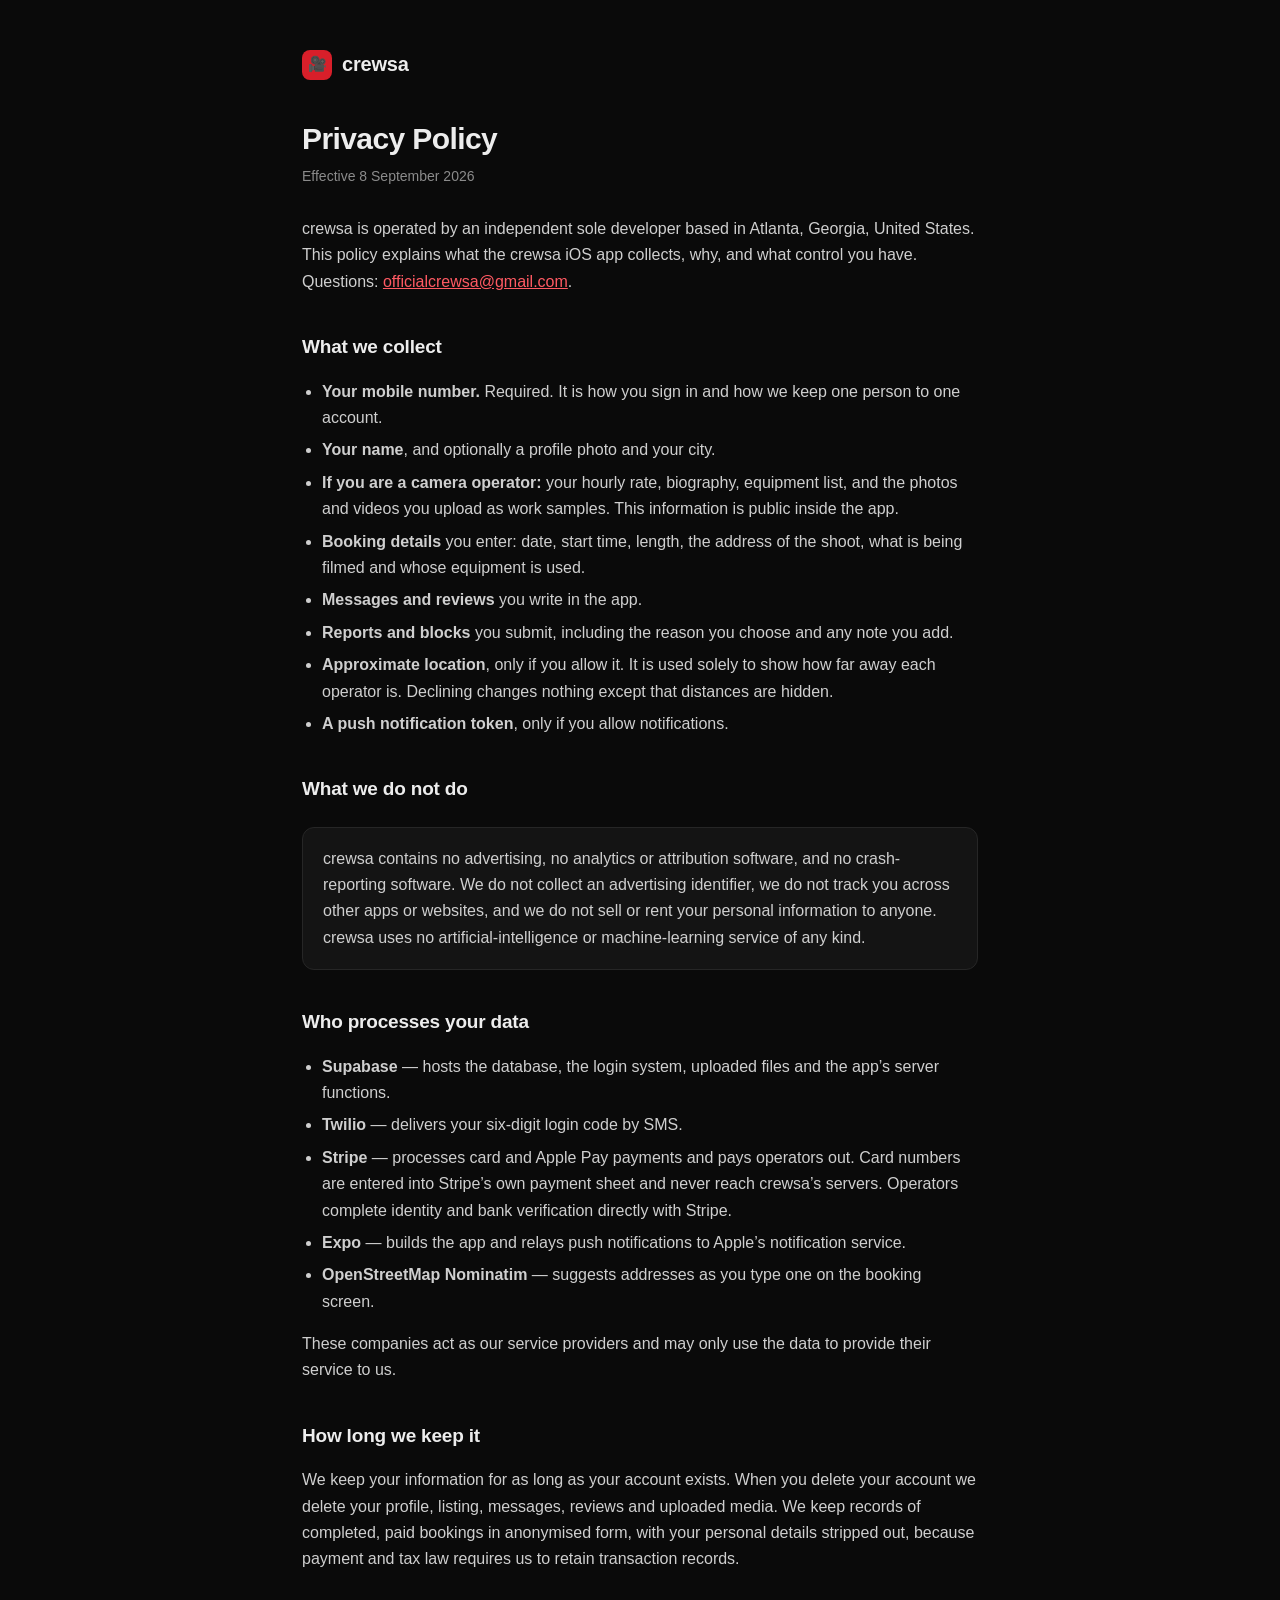
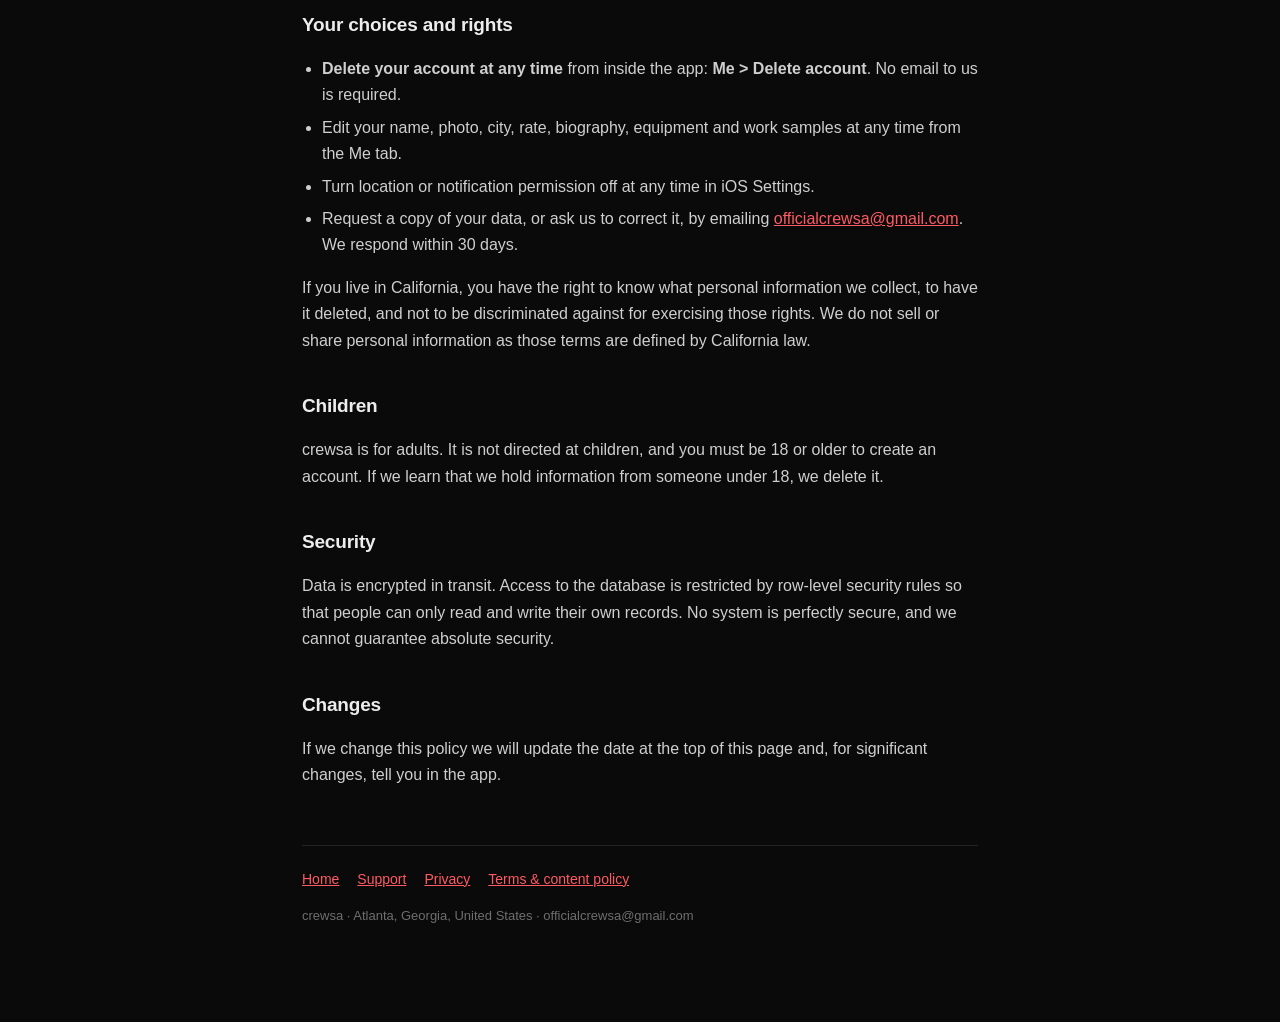
==== privacy/index.html @ b3a7b1f4 "crewsa website: support, privacy, terms, payout return pages" ====
<!doctype html><html lang="en"><head><meta charset="utf-8"><meta name="viewport" content="width=device-width,initial-scale=1"><link rel="stylesheet" href="../_style.css"><title>crewsa — Privacy Policy</title></head>
<body><div class="wrap"><header><div class="mark">&#127909;</div><div class="brand">crewsa</div></header>
<h1>Privacy Policy</h1>
<p class="eff">Effective 8 September 2026</p>
<p>crewsa is operated by an independent sole developer based in Atlanta, Georgia, United States. This policy explains what the crewsa iOS app collects, why, and what control you have. Questions: <a href="mailto:officialcrewsa@gmail.com">officialcrewsa@gmail.com</a>.</p>

<h2>What we collect</h2>
<ul>
<li><strong>Your mobile number.</strong> Required. It is how you sign in and how we keep one person to one account.</li>
<li><strong>Your name</strong>, and optionally a profile photo and your city.</li>
<li><strong>If you are a camera operator:</strong> your hourly rate, biography, equipment list, and the photos and videos you upload as work samples. This information is public inside the app.</li>
<li><strong>Booking details</strong> you enter: date, start time, length, the address of the shoot, what is being filmed and whose equipment is used.</li>
<li><strong>Messages and reviews</strong> you write in the app.</li>
<li><strong>Reports and blocks</strong> you submit, including the reason you choose and any note you add.</li>
<li><strong>Approximate location</strong>, only if you allow it. It is used solely to show how far away each operator is. Declining changes nothing except that distances are hidden.</li>
<li><strong>A push notification token</strong>, only if you allow notifications.</li>
</ul>

<h2>What we do not do</h2>
<div class="card"><p style="margin:0">crewsa contains no advertising, no analytics or attribution software, and no crash-reporting software. We do not collect an advertising identifier, we do not track you across other apps or websites, and we do not sell or rent your personal information to anyone. crewsa uses no artificial-intelligence or machine-learning service of any kind.</p></div>

<h2>Who processes your data</h2>
<ul>
<li><strong>Supabase</strong> — hosts the database, the login system, uploaded files and the app&rsquo;s server functions.</li>
<li><strong>Twilio</strong> — delivers your six-digit login code by SMS.</li>
<li><strong>Stripe</strong> — processes card and Apple Pay payments and pays operators out. Card numbers are entered into Stripe&rsquo;s own payment sheet and never reach crewsa&rsquo;s servers. Operators complete identity and bank verification directly with Stripe.</li>
<li><strong>Expo</strong> — builds the app and relays push notifications to Apple&rsquo;s notification service.</li>
<li><strong>OpenStreetMap Nominatim</strong> — suggests addresses as you type one on the booking screen.</li>
</ul>
<p>These companies act as our service providers and may only use the data to provide their service to us.</p>

<h2>How long we keep it</h2>
<p>We keep your information for as long as your account exists. When you delete your account we delete your profile, listing, messages, reviews and uploaded media. We keep records of completed, paid bookings in anonymised form, with your personal details stripped out, because payment and tax law requires us to retain transaction records.</p>

<h2>Your choices and rights</h2>
<ul>
<li><strong>Delete your account at any time</strong> from inside the app: <strong>Me &gt; Delete account</strong>. No email to us is required.</li>
<li>Edit your name, photo, city, rate, biography, equipment and work samples at any time from the Me tab.</li>
<li>Turn location or notification permission off at any time in iOS Settings.</li>
<li>Request a copy of your data, or ask us to correct it, by emailing <a href="mailto:officialcrewsa@gmail.com">officialcrewsa@gmail.com</a>. We respond within 30 days.</li>
</ul>
<p>If you live in California, you have the right to know what personal information we collect, to have it deleted, and not to be discriminated against for exercising those rights. We do not sell or share personal information as those terms are defined by California law.</p>

<h2>Children</h2>
<p>crewsa is for adults. It is not directed at children, and you must be 18 or older to create an account. If we learn that we hold information from someone under 18, we delete it.</p>

<h2>Security</h2>
<p>Data is encrypted in transit. Access to the database is restricted by row-level security rules so that people can only read and write their own records. No system is perfectly secure, and we cannot guarantee absolute security.</p>

<h2>Changes</h2>
<p>If we change this policy we will update the date at the top of this page and, for significant changes, tell you in the app.</p>
<nav><a href="../">Home</a><a href="../support/">Support</a><a href="../privacy/">Privacy</a><a href="../terms/">Terms &amp; content policy</a></nav><footer>crewsa &middot; Atlanta, Georgia, United States &middot; officialcrewsa@gmail.com</footer></div></body></html>
---- _style.css ----
:root{color-scheme:dark}
*{box-sizing:border-box}
body{margin:0;background:#0a0a0a;color:#ededed;font:16px/1.65 -apple-system,BlinkMacSystemFont,"Segoe UI",Roboto,Helvetica,Arial,sans-serif}
.wrap{max-width:720px;margin:0 auto;padding:48px 22px 96px}
header{display:flex;align-items:center;gap:10px;margin-bottom:40px}
.mark{width:30px;height:30px;border-radius:8px;background:#d81f2a;display:flex;align-items:center;justify-content:center;font-size:15px}
.brand{font-weight:800;font-size:20px;letter-spacing:-.01em}
h1{font-size:30px;line-height:1.2;letter-spacing:-.02em;margin:0 0 8px}
h2{font-size:19px;margin:36px 0 10px;letter-spacing:-.01em}
.eff{color:#8b8b8b;font-size:14px;margin:0 0 28px}
p,li{color:#cfcfcf}
a{color:#ff5a63}
ul{padding-left:20px}
li{margin:6px 0}
.card{background:#141414;border:1px solid #262626;border-radius:12px;padding:18px 20px;margin:22px 0}
nav{margin-top:56px;padding-top:22px;border-top:1px solid #242424;font-size:14px}
nav a{margin-right:18px}
footer{margin-top:14px;color:#6e6e6e;font-size:13px}
code{background:#1b1b1b;padding:2px 6px;border-radius:5px;font-size:14px}
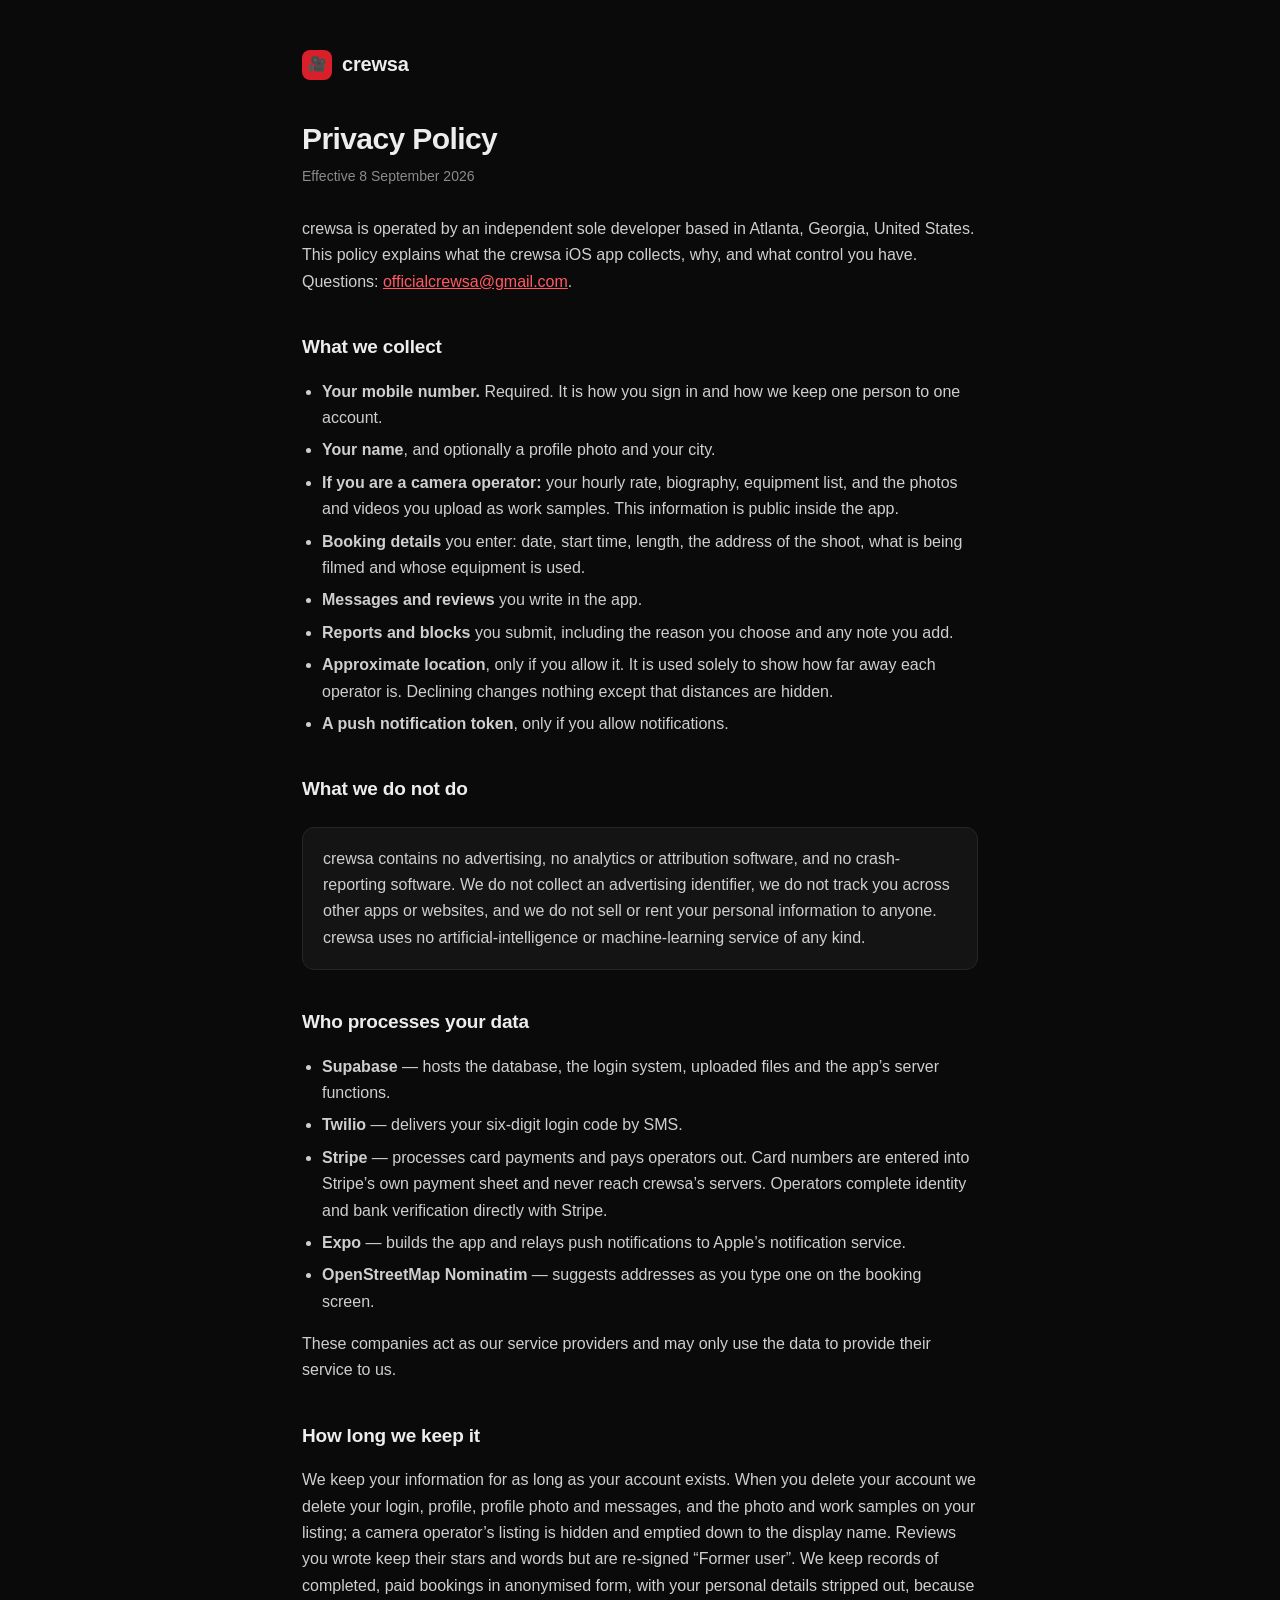
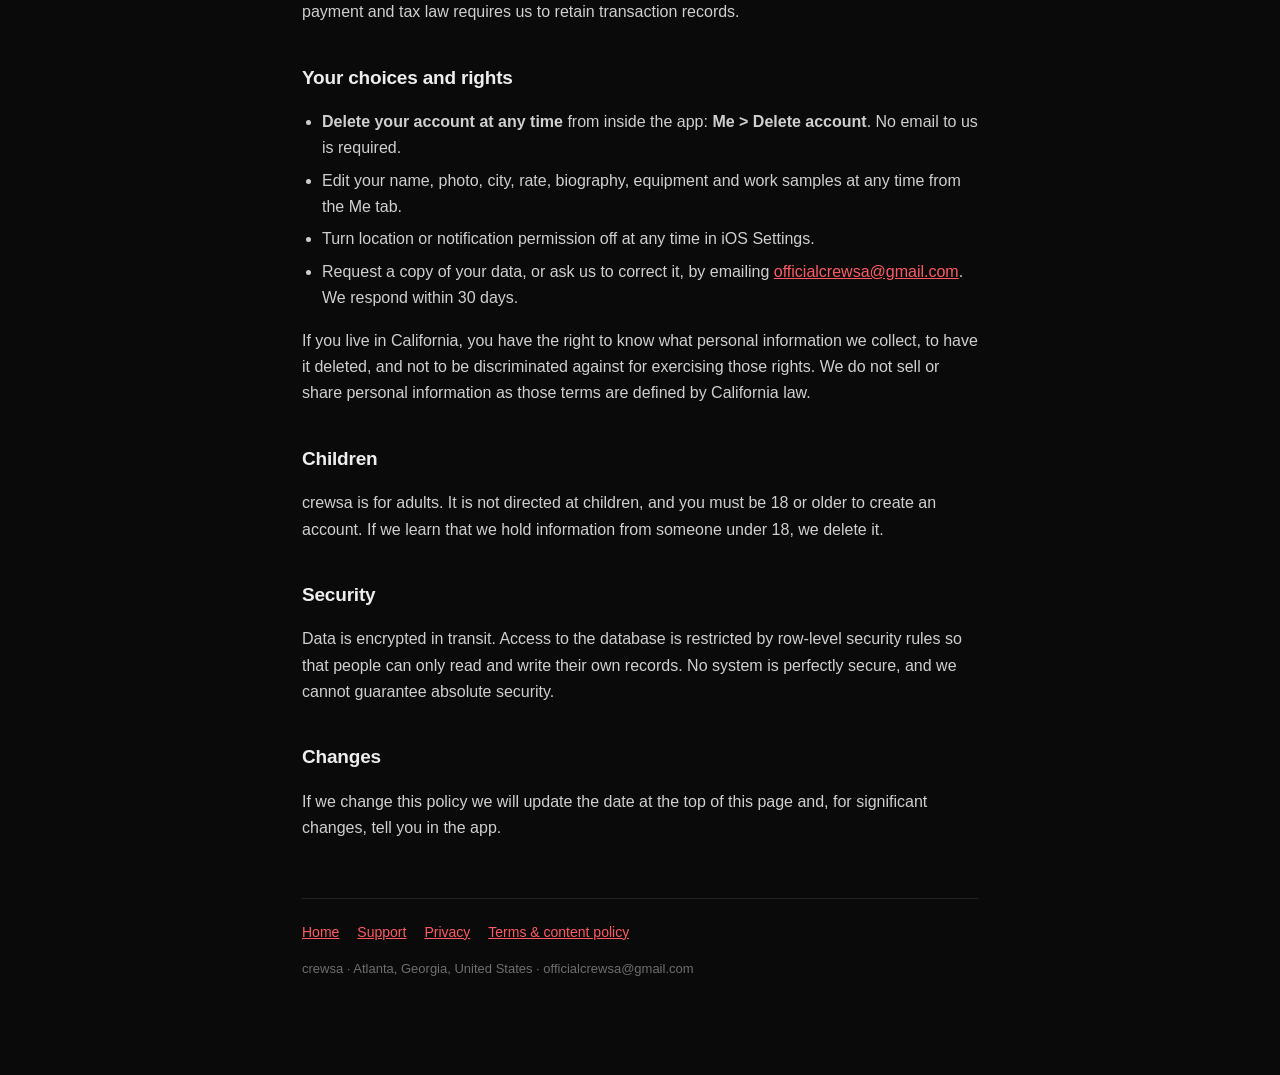
==== commit 323e615e: "support/privacy: match what account deletion actually does; card payments only" ====
--- a/privacy/index.html
+++ b/privacy/index.html
@@ -23,14 +23,14 @@
 <ul>
 <li><strong>Supabase</strong> — hosts the database, the login system, uploaded files and the app&rsquo;s server functions.</li>
 <li><strong>Twilio</strong> — delivers your six-digit login code by SMS.</li>
-<li><strong>Stripe</strong> — processes card and Apple Pay payments and pays operators out. Card numbers are entered into Stripe&rsquo;s own payment sheet and never reach crewsa&rsquo;s servers. Operators complete identity and bank verification directly with Stripe.</li>
+<li><strong>Stripe</strong> — processes card payments and pays operators out. Card numbers are entered into Stripe&rsquo;s own payment sheet and never reach crewsa&rsquo;s servers. Operators complete identity and bank verification directly with Stripe.</li>
 <li><strong>Expo</strong> — builds the app and relays push notifications to Apple&rsquo;s notification service.</li>
 <li><strong>OpenStreetMap Nominatim</strong> — suggests addresses as you type one on the booking screen.</li>
 </ul>
 <p>These companies act as our service providers and may only use the data to provide their service to us.</p>
 
 <h2>How long we keep it</h2>
-<p>We keep your information for as long as your account exists. When you delete your account we delete your profile, listing, messages, reviews and uploaded media. We keep records of completed, paid bookings in anonymised form, with your personal details stripped out, because payment and tax law requires us to retain transaction records.</p>
+<p>We keep your information for as long as your account exists. When you delete your account we delete your login, profile, profile photo and messages, and the photo and work samples on your listing; a camera operator&rsquo;s listing is hidden and emptied down to the display name. Reviews you wrote keep their stars and words but are re-signed &ldquo;Former user&rdquo;. We keep records of completed, paid bookings in anonymised form, with your personal details stripped out, because payment and tax law requires us to retain transaction records.</p>
 
 <h2>Your choices and rights</h2>
 <ul>
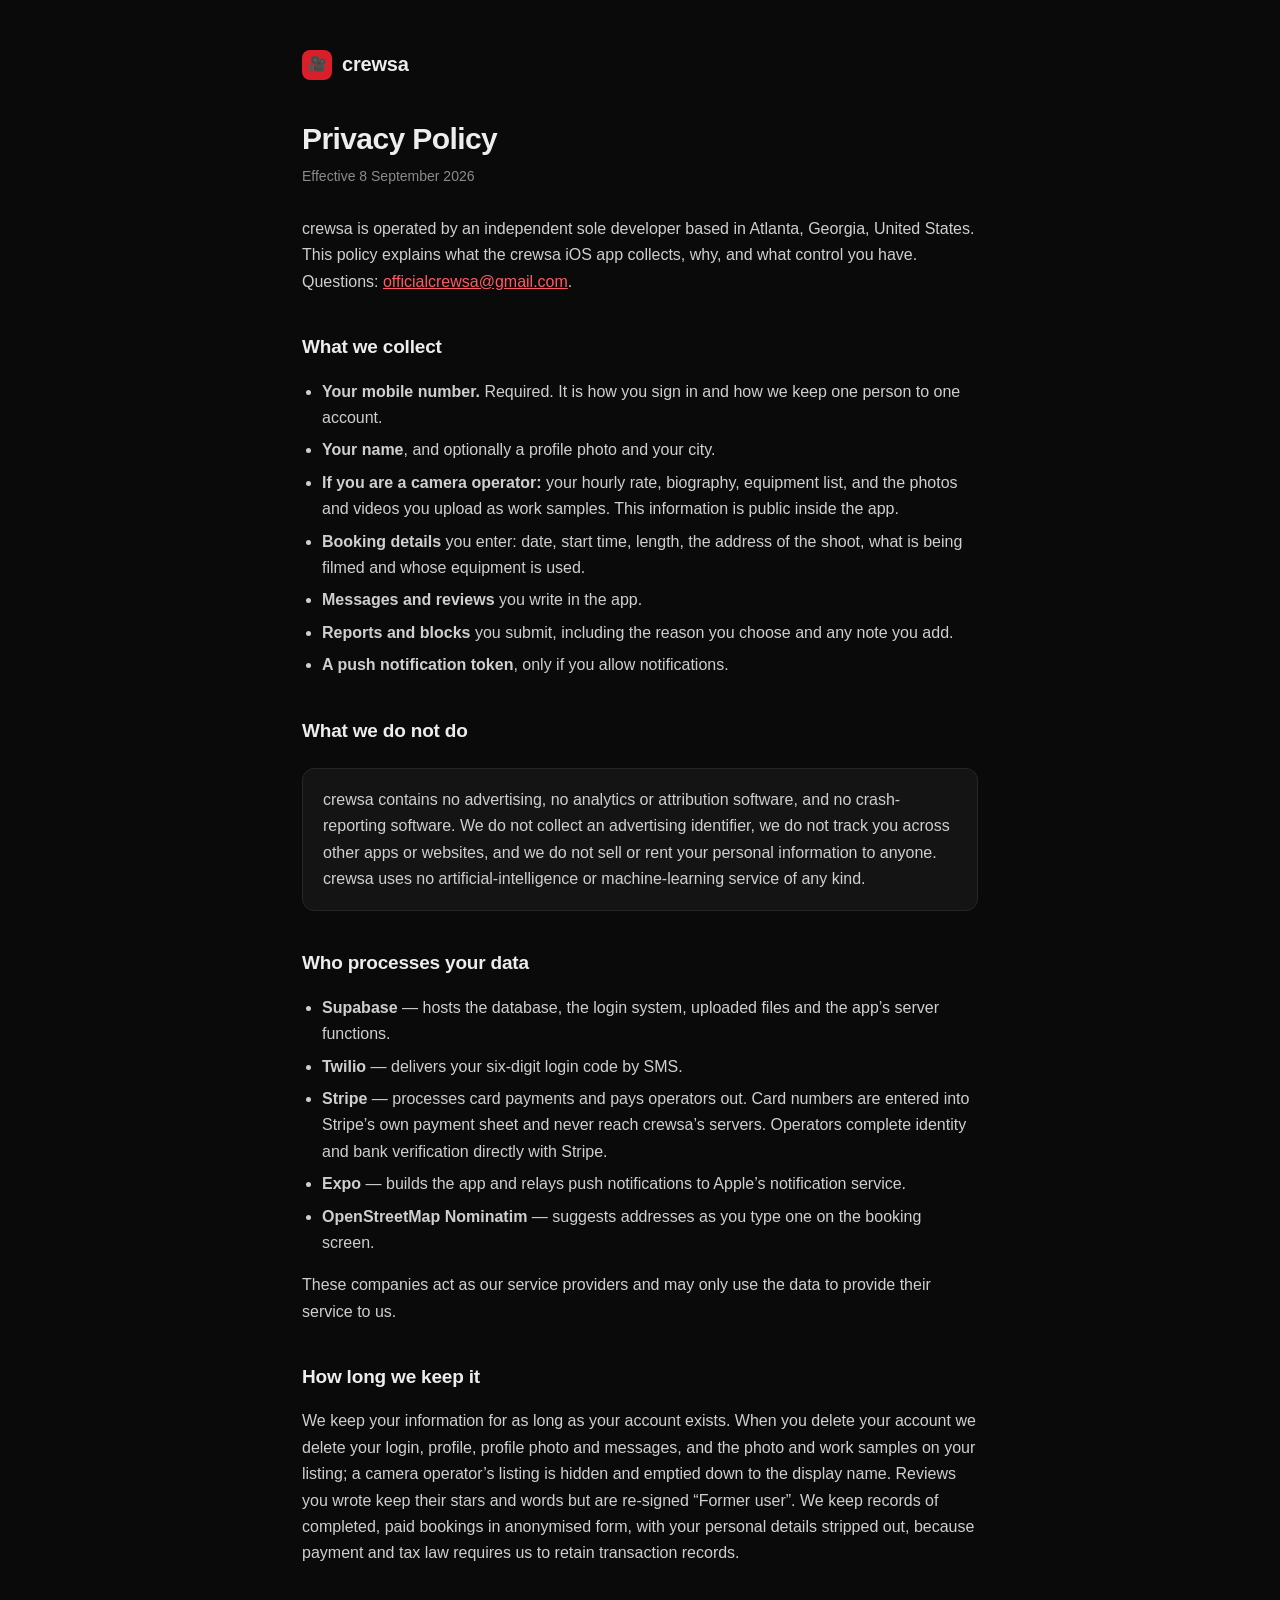
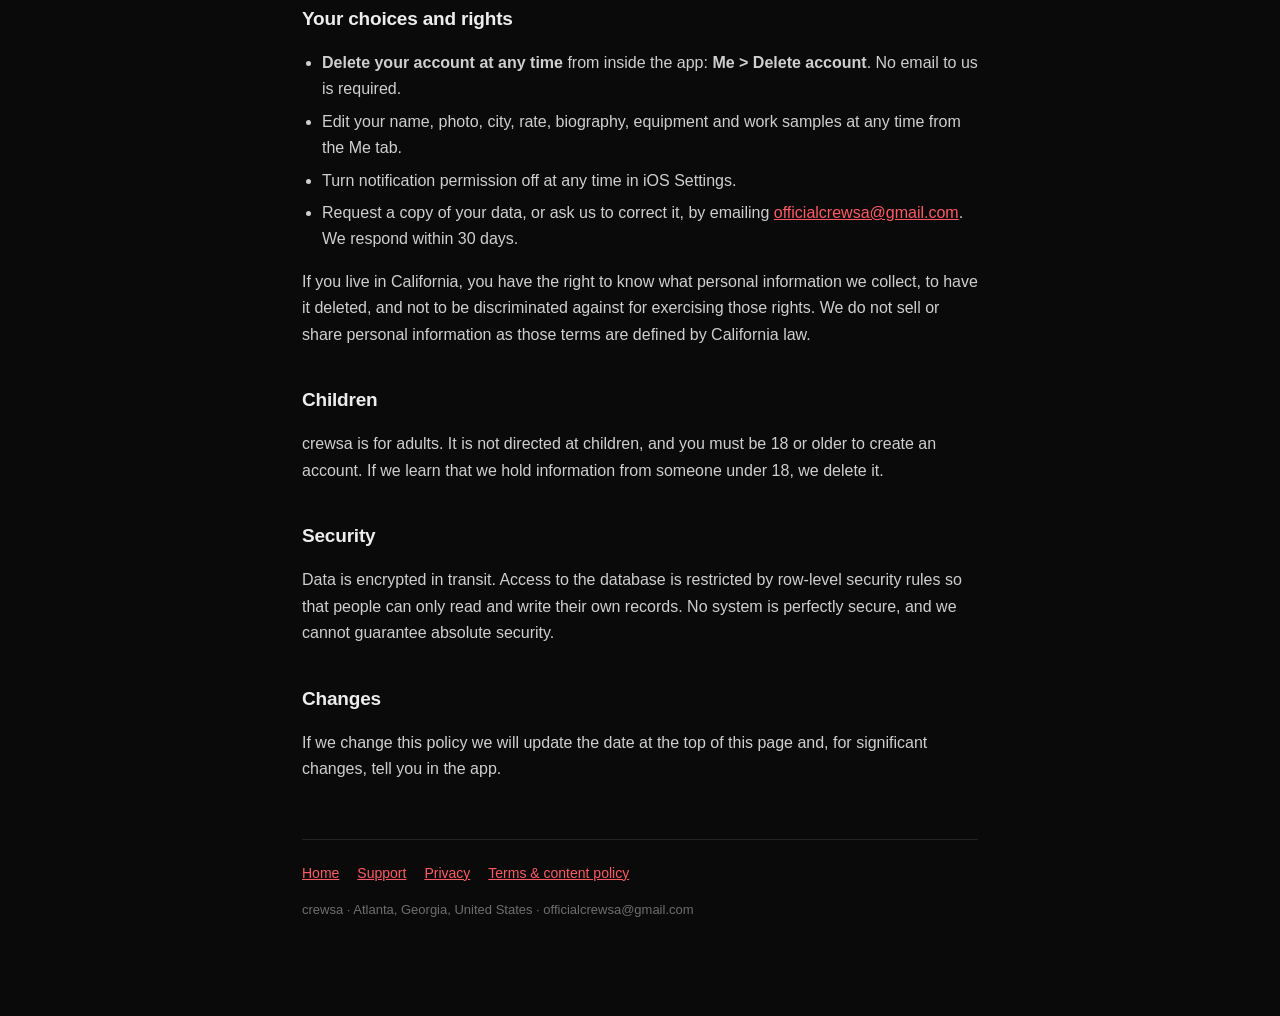
==== commit 1e50c7d3: "privacy: the app no longer asks for location" ====
--- a/privacy/index.html
+++ b/privacy/index.html
@@ -12,7 +12,6 @@
 <li><strong>Booking details</strong> you enter: date, start time, length, the address of the shoot, what is being filmed and whose equipment is used.</li>
 <li><strong>Messages and reviews</strong> you write in the app.</li>
 <li><strong>Reports and blocks</strong> you submit, including the reason you choose and any note you add.</li>
-<li><strong>Approximate location</strong>, only if you allow it. It is used solely to show how far away each operator is. Declining changes nothing except that distances are hidden.</li>
 <li><strong>A push notification token</strong>, only if you allow notifications.</li>
 </ul>
 
@@ -36,7 +35,7 @@
 <ul>
 <li><strong>Delete your account at any time</strong> from inside the app: <strong>Me &gt; Delete account</strong>. No email to us is required.</li>
 <li>Edit your name, photo, city, rate, biography, equipment and work samples at any time from the Me tab.</li>
-<li>Turn location or notification permission off at any time in iOS Settings.</li>
+<li>Turn notification permission off at any time in iOS Settings.</li>
 <li>Request a copy of your data, or ask us to correct it, by emailing <a href="mailto:officialcrewsa@gmail.com">officialcrewsa@gmail.com</a>. We respond within 30 days.</li>
 </ul>
 <p>If you live in California, you have the right to know what personal information we collect, to have it deleted, and not to be discriminated against for exercising those rights. We do not sell or share personal information as those terms are defined by California law.</p>
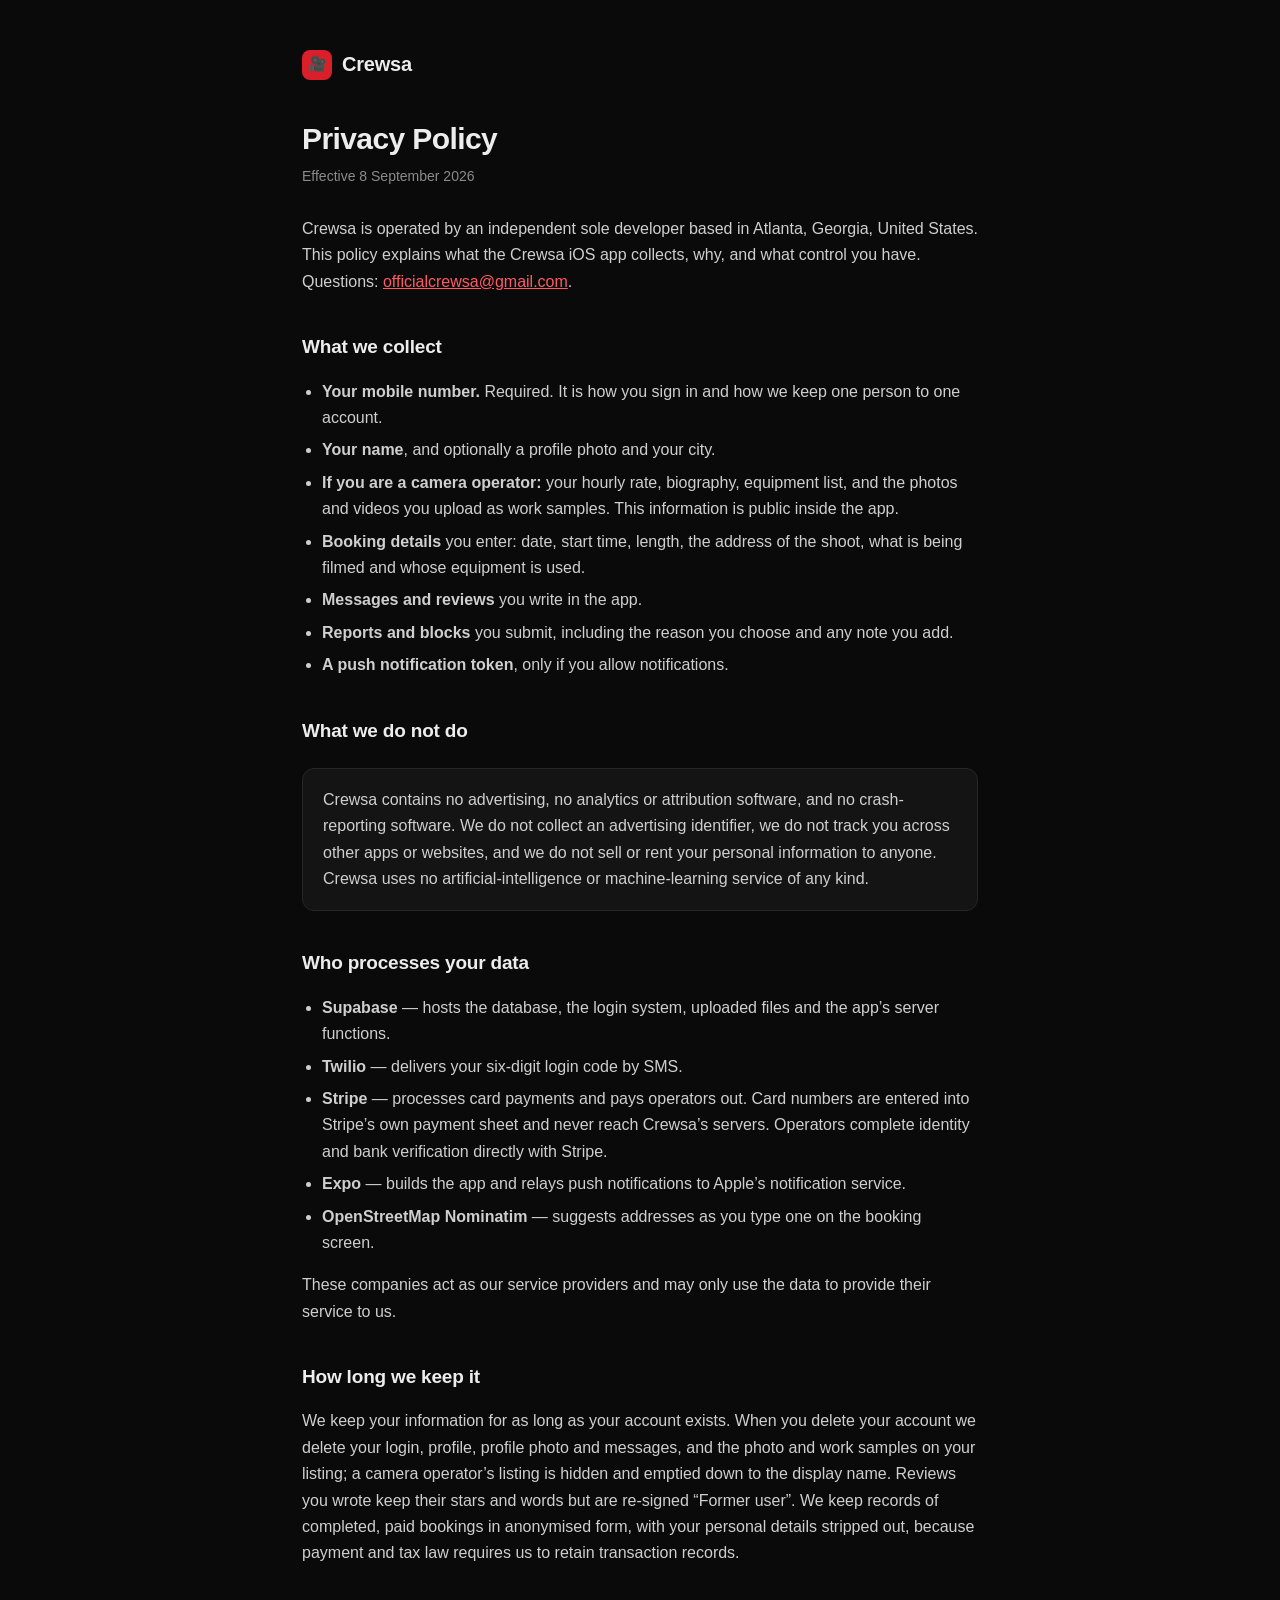
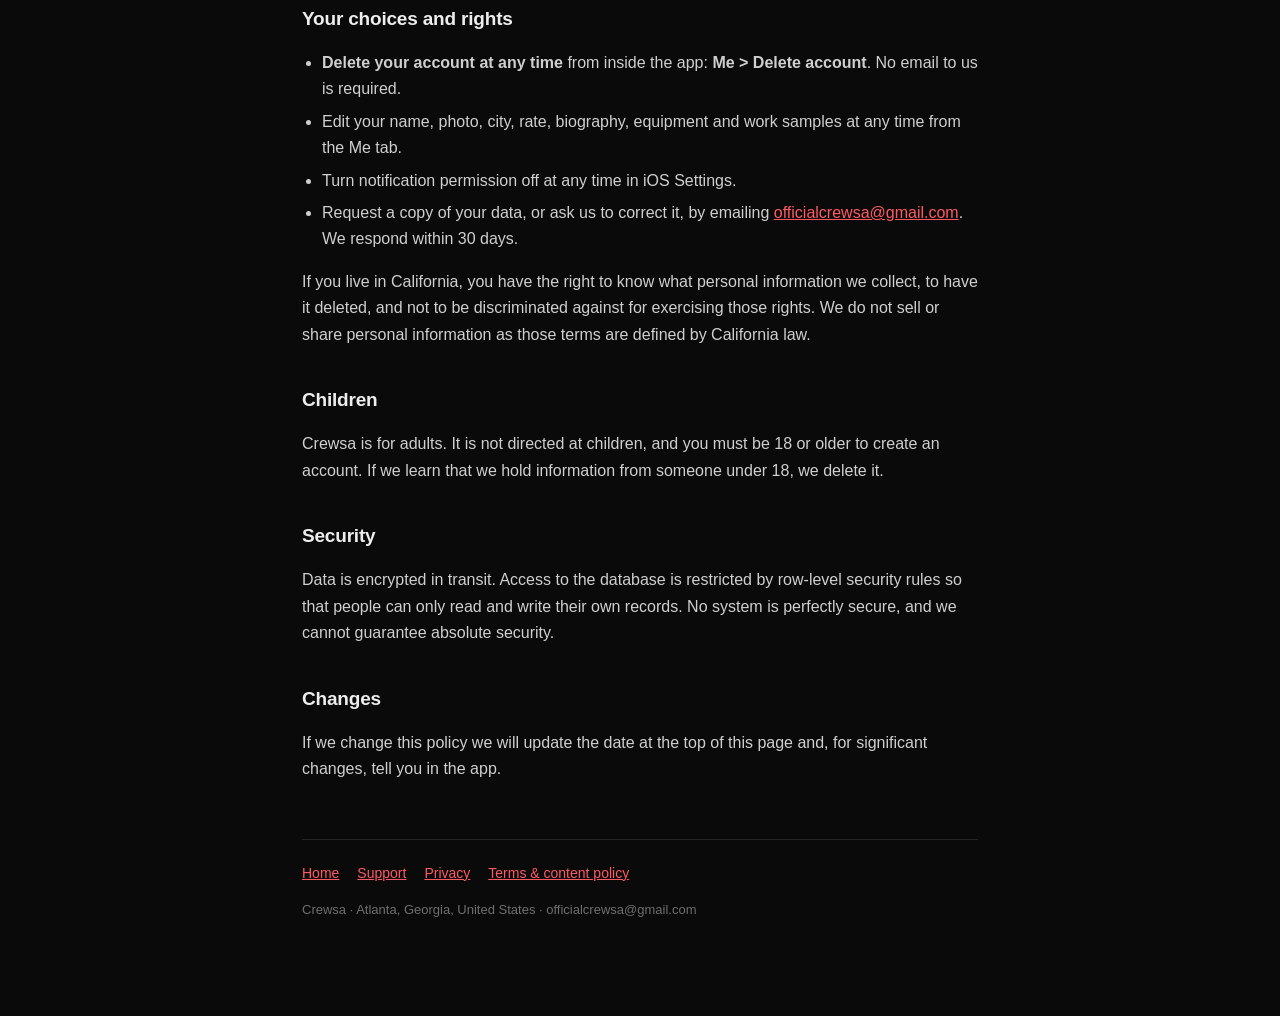
==== commit 1648d2a0: "brand: Crewsa" ====
--- a/privacy/index.html
+++ b/privacy/index.html
@@ -1,8 +1,8 @@
-<!doctype html><html lang="en"><head><meta charset="utf-8"><meta name="viewport" content="width=device-width,initial-scale=1"><link rel="stylesheet" href="../_style.css"><title>crewsa — Privacy Policy</title></head>
-<body><div class="wrap"><header><div class="mark">&#127909;</div><div class="brand">crewsa</div></header>
+<!doctype html><html lang="en"><head><meta charset="utf-8"><meta name="viewport" content="width=device-width,initial-scale=1"><link rel="stylesheet" href="../_style.css"><title>Crewsa — Privacy Policy</title></head>
+<body><div class="wrap"><header><div class="mark">&#127909;</div><div class="brand">Crewsa</div></header>
 <h1>Privacy Policy</h1>
 <p class="eff">Effective 8 September 2026</p>
-<p>crewsa is operated by an independent sole developer based in Atlanta, Georgia, United States. This policy explains what the crewsa iOS app collects, why, and what control you have. Questions: <a href="mailto:officialcrewsa@gmail.com">officialcrewsa@gmail.com</a>.</p>
+<p>Crewsa is operated by an independent sole developer based in Atlanta, Georgia, United States. This policy explains what the Crewsa iOS app collects, why, and what control you have. Questions: <a href="mailto:officialcrewsa@gmail.com">officialcrewsa@gmail.com</a>.</p>
 
 <h2>What we collect</h2>
 <ul>
@@ -16,13 +16,13 @@
 </ul>
 
 <h2>What we do not do</h2>
-<div class="card"><p style="margin:0">crewsa contains no advertising, no analytics or attribution software, and no crash-reporting software. We do not collect an advertising identifier, we do not track you across other apps or websites, and we do not sell or rent your personal information to anyone. crewsa uses no artificial-intelligence or machine-learning service of any kind.</p></div>
+<div class="card"><p style="margin:0">Crewsa contains no advertising, no analytics or attribution software, and no crash-reporting software. We do not collect an advertising identifier, we do not track you across other apps or websites, and we do not sell or rent your personal information to anyone. Crewsa uses no artificial-intelligence or machine-learning service of any kind.</p></div>
 
 <h2>Who processes your data</h2>
 <ul>
 <li><strong>Supabase</strong> — hosts the database, the login system, uploaded files and the app&rsquo;s server functions.</li>
 <li><strong>Twilio</strong> — delivers your six-digit login code by SMS.</li>
-<li><strong>Stripe</strong> — processes card payments and pays operators out. Card numbers are entered into Stripe&rsquo;s own payment sheet and never reach crewsa&rsquo;s servers. Operators complete identity and bank verification directly with Stripe.</li>
+<li><strong>Stripe</strong> — processes card payments and pays operators out. Card numbers are entered into Stripe&rsquo;s own payment sheet and never reach Crewsa&rsquo;s servers. Operators complete identity and bank verification directly with Stripe.</li>
 <li><strong>Expo</strong> — builds the app and relays push notifications to Apple&rsquo;s notification service.</li>
 <li><strong>OpenStreetMap Nominatim</strong> — suggests addresses as you type one on the booking screen.</li>
 </ul>
@@ -41,11 +41,11 @@
 <p>If you live in California, you have the right to know what personal information we collect, to have it deleted, and not to be discriminated against for exercising those rights. We do not sell or share personal information as those terms are defined by California law.</p>
 
 <h2>Children</h2>
-<p>crewsa is for adults. It is not directed at children, and you must be 18 or older to create an account. If we learn that we hold information from someone under 18, we delete it.</p>
+<p>Crewsa is for adults. It is not directed at children, and you must be 18 or older to create an account. If we learn that we hold information from someone under 18, we delete it.</p>
 
 <h2>Security</h2>
 <p>Data is encrypted in transit. Access to the database is restricted by row-level security rules so that people can only read and write their own records. No system is perfectly secure, and we cannot guarantee absolute security.</p>
 
 <h2>Changes</h2>
 <p>If we change this policy we will update the date at the top of this page and, for significant changes, tell you in the app.</p>
-<nav><a href="../">Home</a><a href="../support/">Support</a><a href="../privacy/">Privacy</a><a href="../terms/">Terms &amp; content policy</a></nav><footer>crewsa &middot; Atlanta, Georgia, United States &middot; officialcrewsa@gmail.com</footer></div></body></html>
+<nav><a href="../">Home</a><a href="../support/">Support</a><a href="../privacy/">Privacy</a><a href="../terms/">Terms &amp; content policy</a></nav><footer>Crewsa &middot; Atlanta, Georgia, United States &middot; officialcrewsa@gmail.com</footer></div></body></html>
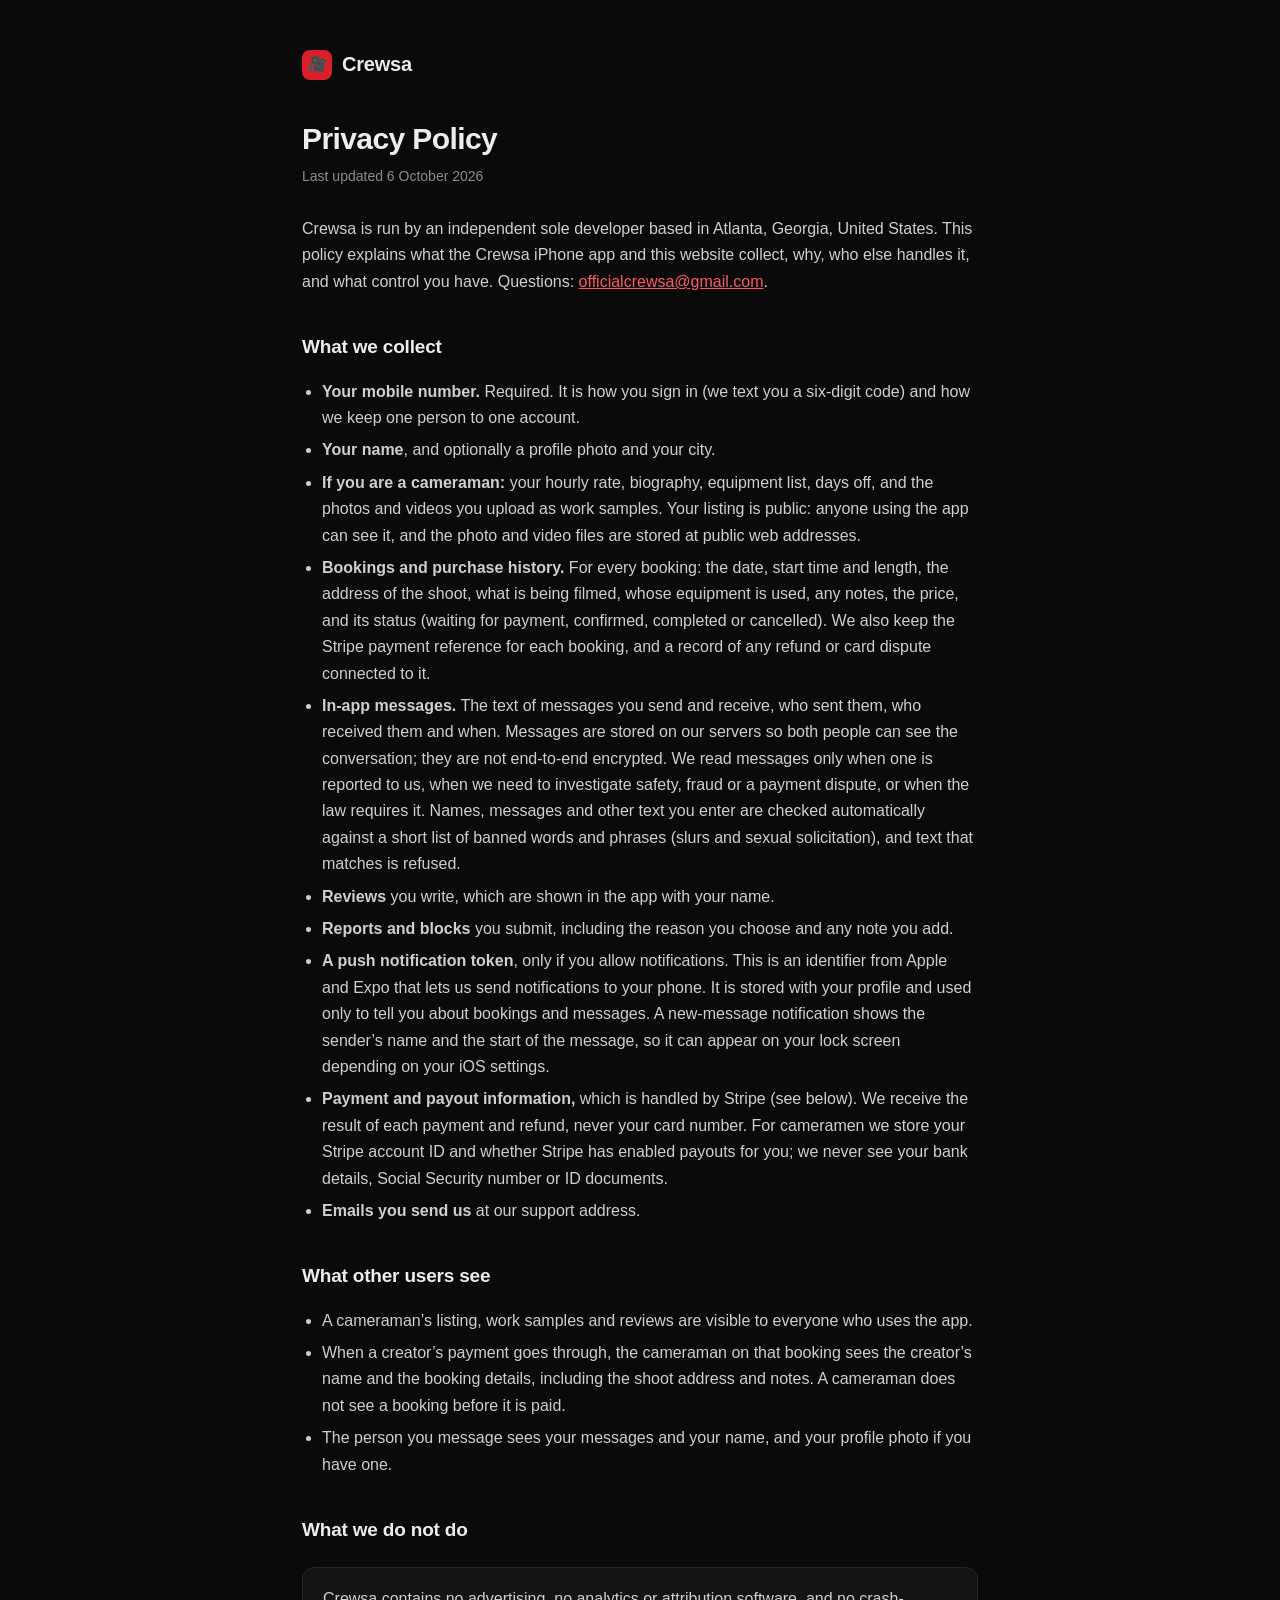
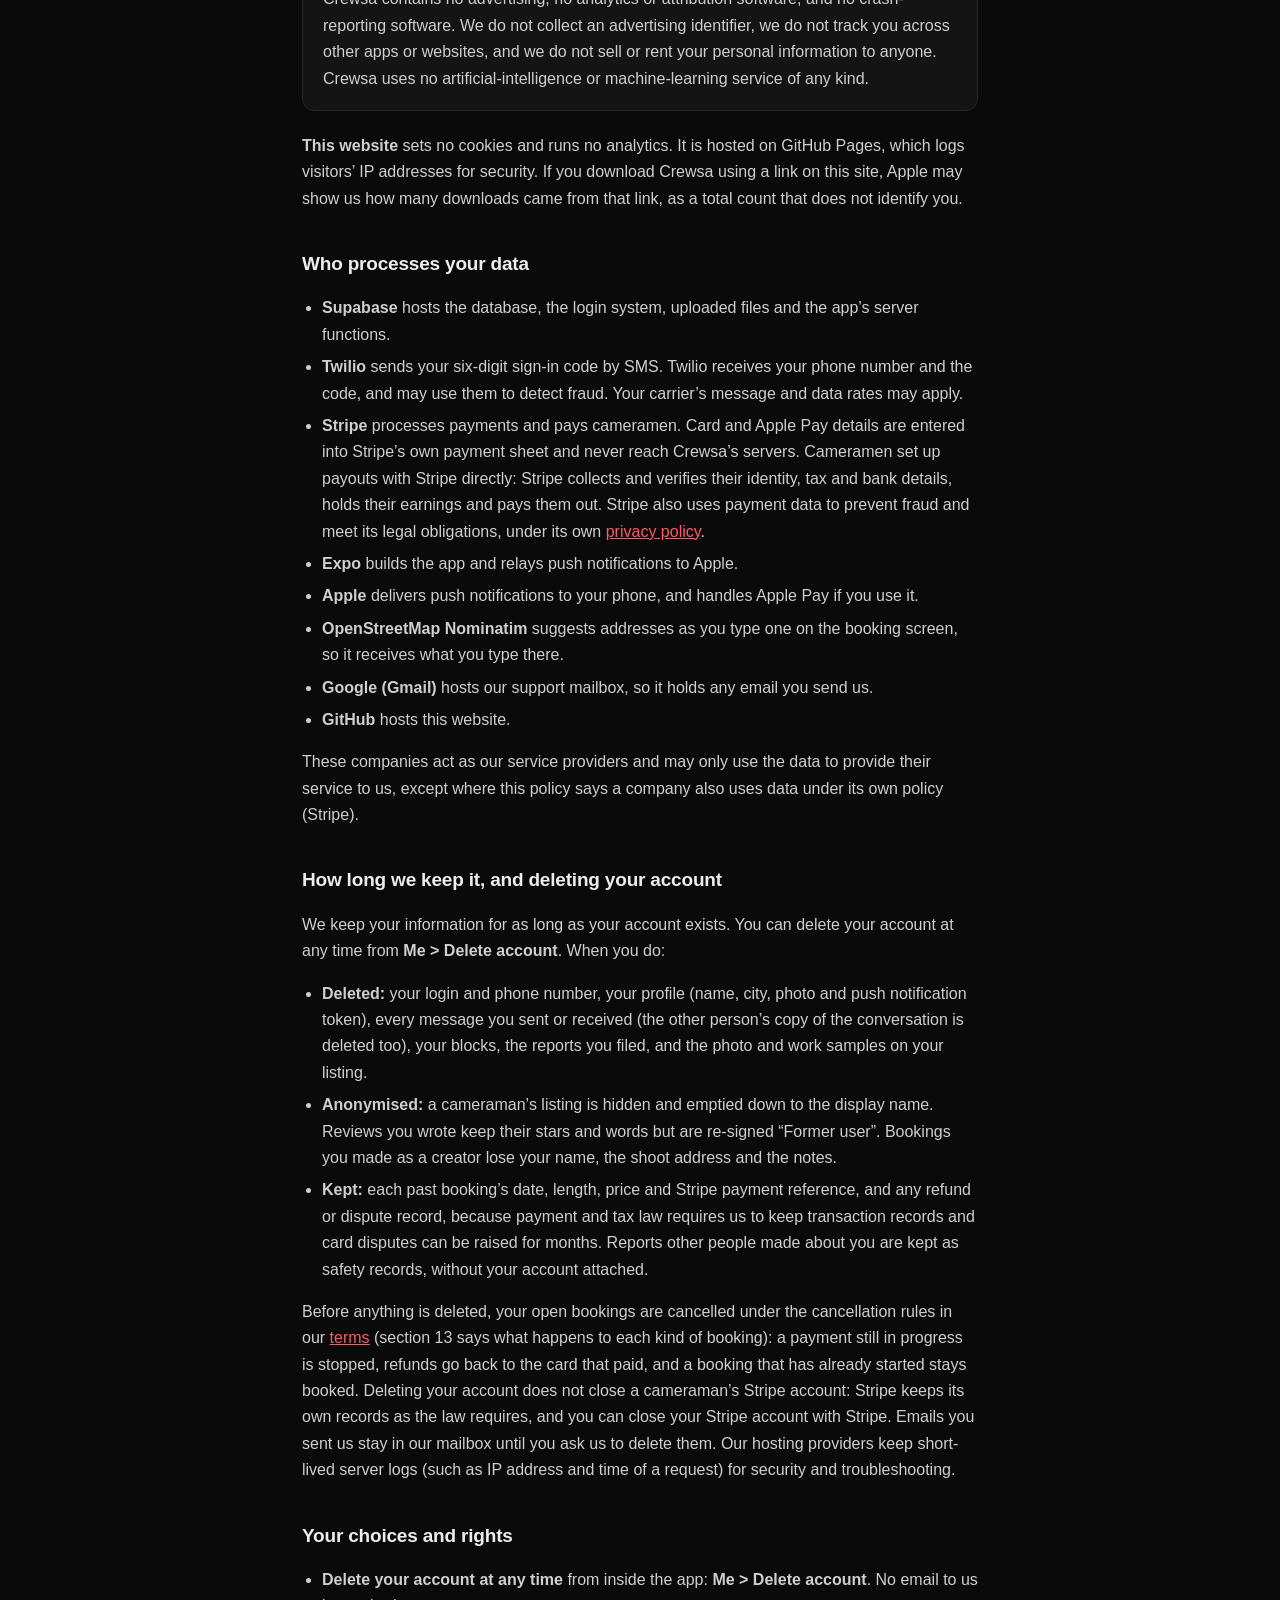
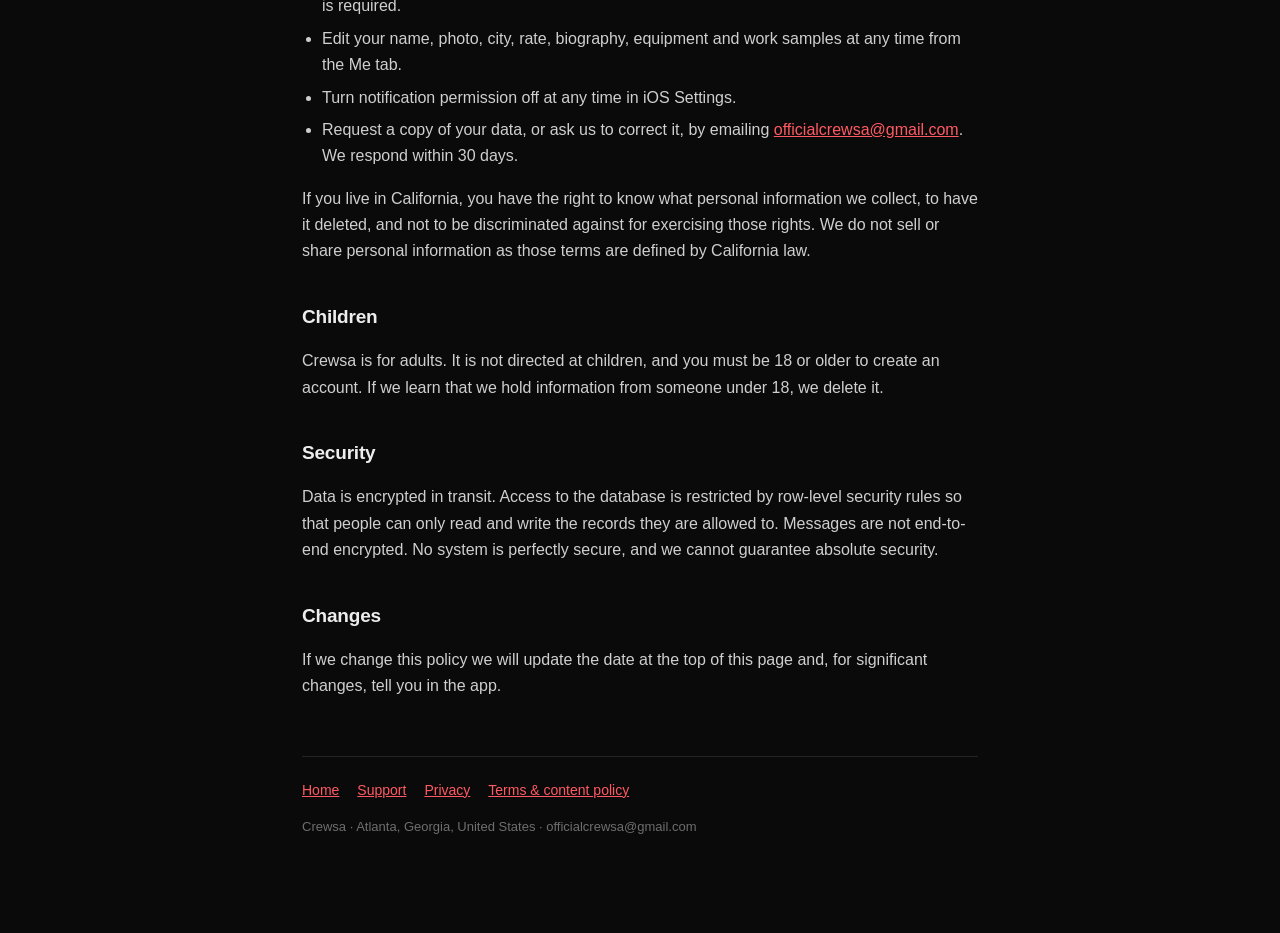
==== commit 9cbbe527: "site: account deletion cancels open bookings; icons and App Store badge" ====
--- a/privacy/index.html
+++ b/privacy/index.html
@@ -1,35 +1,77 @@
-<!doctype html><html lang="en"><head><meta charset="utf-8"><meta name="viewport" content="width=device-width,initial-scale=1"><link rel="stylesheet" href="../_style.css"><title>Crewsa — Privacy Policy</title></head>
+<!doctype html><html lang="en"><head><meta charset="utf-8"><meta name="viewport" content="width=device-width,initial-scale=1">
+<title>Crewsa — Privacy Policy</title>
+<meta name="description" content="What the Crewsa app collects, who processes it (Supabase, Twilio, Stripe, Expo), what other users see, and how to delete your account.">
+<meta name="theme-color" content="#0a0a0a">
+<link rel="canonical" href="https://crewsa.app/privacy/">
+<link rel="icon" type="image/png" href="../favicon.png">
+<link rel="apple-touch-icon" href="../apple-touch-icon.png">
+<meta property="og:type" content="website">
+<meta property="og:site_name" content="Crewsa">
+<meta property="og:url" content="https://crewsa.app/privacy/">
+<meta property="og:title" content="Crewsa Privacy Policy">
+<meta property="og:description" content="What the Crewsa app collects, who processes it, what other users see, and how to delete your account.">
+<meta property="og:image" content="https://crewsa.app/og.jpg">
+<meta property="og:image:type" content="image/jpeg">
+<meta property="og:image:width" content="1200">
+<meta property="og:image:height" content="630">
+<meta property="og:image:alt" content="Crewsa: book a cameraman by the hour">
+<meta name="twitter:card" content="summary_large_image">
+<meta name="twitter:title" content="Crewsa Privacy Policy">
+<meta name="twitter:description" content="What the Crewsa app collects, who processes it, what other users see, and how to delete your account.">
+<meta name="twitter:image" content="https://crewsa.app/og.jpg">
+<meta name="twitter:image:alt" content="Crewsa: book a cameraman by the hour">
+<link rel="stylesheet" href="../_style.css"></head>
 <body><div class="wrap"><header><div class="mark">&#127909;</div><div class="brand">Crewsa</div></header>
 <h1>Privacy Policy</h1>
-<p class="eff">Effective 8 September 2026</p>
-<p>Crewsa is operated by an independent sole developer based in Atlanta, Georgia, United States. This policy explains what the Crewsa iOS app collects, why, and what control you have. Questions: <a href="mailto:officialcrewsa@gmail.com">officialcrewsa@gmail.com</a>.</p>
+<p class="eff">Last updated 6 October 2026</p>
+<p>Crewsa is run by an independent sole developer based in Atlanta, Georgia, United States. This policy explains what the Crewsa iPhone app and this website collect, why, who else handles it, and what control you have. Questions: <a href="mailto:officialcrewsa@gmail.com">officialcrewsa@gmail.com</a>.</p>
 
 <h2>What we collect</h2>
 <ul>
-<li><strong>Your mobile number.</strong> Required. It is how you sign in and how we keep one person to one account.</li>
+<li><strong>Your mobile number.</strong> Required. It is how you sign in (we text you a six-digit code) and how we keep one person to one account.</li>
 <li><strong>Your name</strong>, and optionally a profile photo and your city.</li>
-<li><strong>If you are a camera operator:</strong> your hourly rate, biography, equipment list, and the photos and videos you upload as work samples. This information is public inside the app.</li>
-<li><strong>Booking details</strong> you enter: date, start time, length, the address of the shoot, what is being filmed and whose equipment is used.</li>
-<li><strong>Messages and reviews</strong> you write in the app.</li>
+<li><strong>If you are a cameraman:</strong> your hourly rate, biography, equipment list, days off, and the photos and videos you upload as work samples. Your listing is public: anyone using the app can see it, and the photo and video files are stored at public web addresses.</li>
+<li><strong>Bookings and purchase history.</strong> For every booking: the date, start time and length, the address of the shoot, what is being filmed, whose equipment is used, any notes, the price, and its status (waiting for payment, confirmed, completed or cancelled). We also keep the Stripe payment reference for each booking, and a record of any refund or card dispute connected to it.</li>
+<li><strong>In-app messages.</strong> The text of messages you send and receive, who sent them, who received them and when. Messages are stored on our servers so both people can see the conversation; they are not end-to-end encrypted. We read messages only when one is reported to us, when we need to investigate safety, fraud or a payment dispute, or when the law requires it. Names, messages and other text you enter are checked automatically against a short list of banned words and phrases (slurs and sexual solicitation), and text that matches is refused.</li>
+<li><strong>Reviews</strong> you write, which are shown in the app with your name.</li>
 <li><strong>Reports and blocks</strong> you submit, including the reason you choose and any note you add.</li>
-<li><strong>A push notification token</strong>, only if you allow notifications.</li>
+<li><strong>A push notification token</strong>, only if you allow notifications. This is an identifier from Apple and Expo that lets us send notifications to your phone. It is stored with your profile and used only to tell you about bookings and messages. A new-message notification shows the sender&rsquo;s name and the start of the message, so it can appear on your lock screen depending on your iOS settings.</li>
+<li><strong>Payment and payout information,</strong> which is handled by Stripe (see below). We receive the result of each payment and refund, never your card number. For cameramen we store your Stripe account ID and whether Stripe has enabled payouts for you; we never see your bank details, Social Security number or ID documents.</li>
+<li><strong>Emails you send us</strong> at our support address.</li>
+</ul>
+
+<h2>What other users see</h2>
+<ul>
+<li>A cameraman&rsquo;s listing, work samples and reviews are visible to everyone who uses the app.</li>
+<li>When a creator&rsquo;s payment goes through, the cameraman on that booking sees the creator&rsquo;s name and the booking details, including the shoot address and notes. A cameraman does not see a booking before it is paid.</li>
+<li>The person you message sees your messages and your name, and your profile photo if you have one.</li>
 </ul>
 
 <h2>What we do not do</h2>
 <div class="card"><p style="margin:0">Crewsa contains no advertising, no analytics or attribution software, and no crash-reporting software. We do not collect an advertising identifier, we do not track you across other apps or websites, and we do not sell or rent your personal information to anyone. Crewsa uses no artificial-intelligence or machine-learning service of any kind.</p></div>
+<p><strong>This website</strong> sets no cookies and runs no analytics. It is hosted on GitHub Pages, which logs visitors&rsquo; IP addresses for security. If you download Crewsa using a link on this site, Apple may show us how many downloads came from that link, as a total count that does not identify you.</p>
 
 <h2>Who processes your data</h2>
 <ul>
-<li><strong>Supabase</strong> — hosts the database, the login system, uploaded files and the app&rsquo;s server functions.</li>
-<li><strong>Twilio</strong> — delivers your six-digit login code by SMS.</li>
-<li><strong>Stripe</strong> — processes card payments and pays operators out. Card numbers are entered into Stripe&rsquo;s own payment sheet and never reach Crewsa&rsquo;s servers. Operators complete identity and bank verification directly with Stripe.</li>
-<li><strong>Expo</strong> — builds the app and relays push notifications to Apple&rsquo;s notification service.</li>
-<li><strong>OpenStreetMap Nominatim</strong> — suggests addresses as you type one on the booking screen.</li>
+<li><strong>Supabase</strong> hosts the database, the login system, uploaded files and the app&rsquo;s server functions.</li>
+<li><strong>Twilio</strong> sends your six-digit sign-in code by SMS. Twilio receives your phone number and the code, and may use them to detect fraud. Your carrier&rsquo;s message and data rates may apply.</li>
+<li><strong>Stripe</strong> processes payments and pays cameramen. Card and Apple Pay details are entered into Stripe&rsquo;s own payment sheet and never reach Crewsa&rsquo;s servers. Cameramen set up payouts with Stripe directly: Stripe collects and verifies their identity, tax and bank details, holds their earnings and pays them out. Stripe also uses payment data to prevent fraud and meet its legal obligations, under its own <a href="https://stripe.com/privacy">privacy policy</a>.</li>
+<li><strong>Expo</strong> builds the app and relays push notifications to Apple.</li>
+<li><strong>Apple</strong> delivers push notifications to your phone, and handles Apple Pay if you use it.</li>
+<li><strong>OpenStreetMap Nominatim</strong> suggests addresses as you type one on the booking screen, so it receives what you type there.</li>
+<li><strong>Google (Gmail)</strong> hosts our support mailbox, so it holds any email you send us.</li>
+<li><strong>GitHub</strong> hosts this website.</li>
 </ul>
-<p>These companies act as our service providers and may only use the data to provide their service to us.</p>
+<p>These companies act as our service providers and may only use the data to provide their service to us, except where this policy says a company also uses data under its own policy (Stripe).</p>
 
-<h2>How long we keep it</h2>
-<p>We keep your information for as long as your account exists. When you delete your account we delete your login, profile, profile photo and messages, and the photo and work samples on your listing; a camera operator&rsquo;s listing is hidden and emptied down to the display name. Reviews you wrote keep their stars and words but are re-signed &ldquo;Former user&rdquo;. We keep records of completed, paid bookings in anonymised form, with your personal details stripped out, because payment and tax law requires us to retain transaction records.</p>
+<h2>How long we keep it, and deleting your account</h2>
+<p>We keep your information for as long as your account exists. You can delete your account at any time from <strong>Me &gt; Delete account</strong>. When you do:</p>
+<ul>
+<li><strong>Deleted:</strong> your login and phone number, your profile (name, city, photo and push notification token), every message you sent or received (the other person&rsquo;s copy of the conversation is deleted too), your blocks, the reports you filed, and the photo and work samples on your listing.</li>
+<li><strong>Anonymised:</strong> a cameraman&rsquo;s listing is hidden and emptied down to the display name. Reviews you wrote keep their stars and words but are re-signed &ldquo;Former user&rdquo;. Bookings you made as a creator lose your name, the shoot address and the notes.</li>
+<li><strong>Kept:</strong> each past booking&rsquo;s date, length, price and Stripe payment reference, and any refund or dispute record, because payment and tax law requires us to keep transaction records and card disputes can be raised for months. Reports other people made about you are kept as safety records, without your account attached.</li>
+</ul>
+<p>Before anything is deleted, your open bookings are cancelled under the cancellation rules in our <a href="../terms/">terms</a> (section 13 says what happens to each kind of booking): a payment still in progress is stopped, refunds go back to the card that paid, and a booking that has already started stays booked. Deleting your account does not close a cameraman&rsquo;s Stripe account: Stripe keeps its own records as the law requires, and you can close your Stripe account with Stripe. Emails you sent us stay in our mailbox until you ask us to delete them. Our hosting providers keep short-lived server logs (such as IP address and time of a request) for security and troubleshooting.</p>
 
 <h2>Your choices and rights</h2>
 <ul>
@@ -44,7 +86,7 @@
 <p>Crewsa is for adults. It is not directed at children, and you must be 18 or older to create an account. If we learn that we hold information from someone under 18, we delete it.</p>
 
 <h2>Security</h2>
-<p>Data is encrypted in transit. Access to the database is restricted by row-level security rules so that people can only read and write their own records. No system is perfectly secure, and we cannot guarantee absolute security.</p>
+<p>Data is encrypted in transit. Access to the database is restricted by row-level security rules so that people can only read and write the records they are allowed to. Messages are not end-to-end encrypted. No system is perfectly secure, and we cannot guarantee absolute security.</p>
 
 <h2>Changes</h2>
 <p>If we change this policy we will update the date at the top of this page and, for significant changes, tell you in the app.</p>
--- a/_style.css
+++ b/_style.css
@@ -17,3 +17,9 @@
 nav a{margin-right:18px}
 footer{margin-top:14px;color:#6e6e6e;font-size:13px}
 code{background:#1b1b1b;padding:2px 6px;border-radius:5px;font-size:14px}
+/* Apple's badge rules: official artwork only, unaltered, at least 40px tall, with clear space of a quarter of its height on every side. */
+.get{display:flex;flex-wrap:wrap;align-items:center;gap:14px 20px;margin:26px 0 8px}
+.badge{display:inline-block;padding:14px;margin:-14px;line-height:0}
+.badge img{height:54px;width:auto;display:block}
+.get .note{margin:0;color:#8b8b8b;font-size:14px}
+h3{font-size:16px;margin:22px 0 6px}
